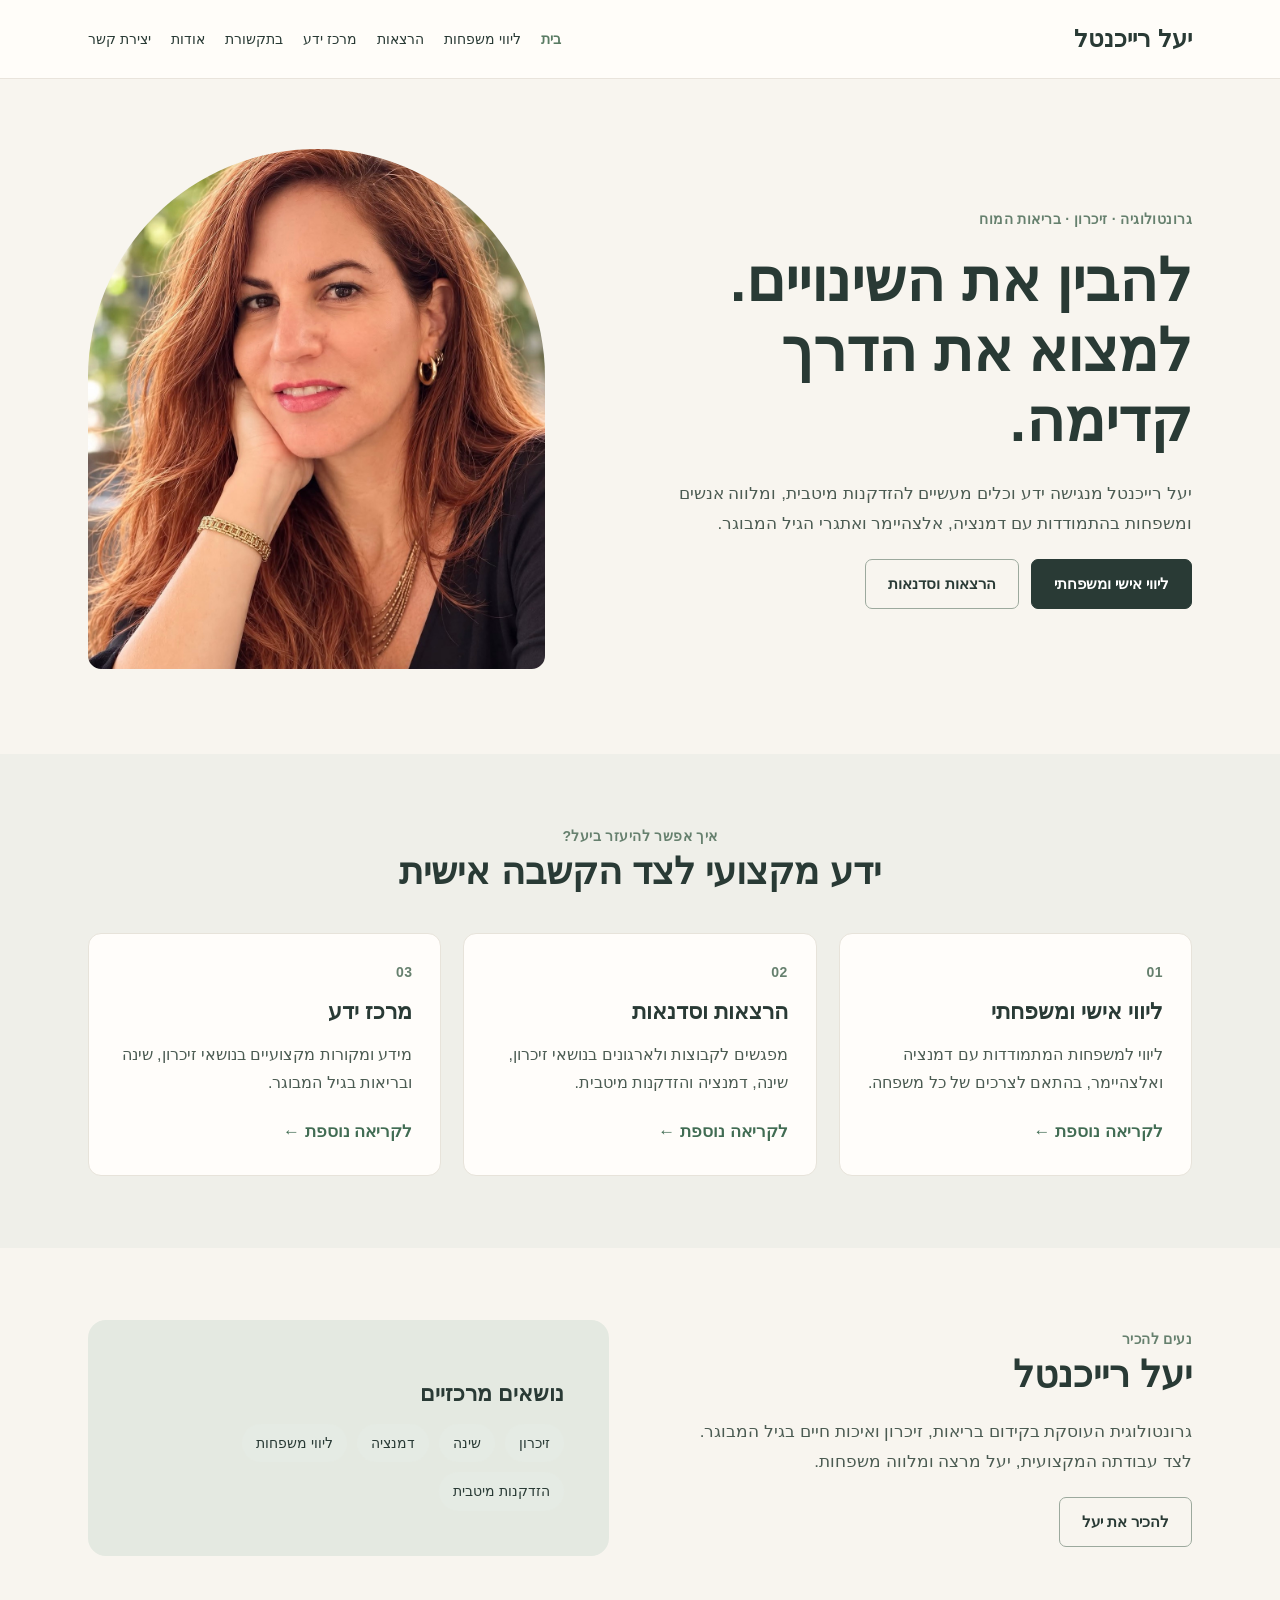
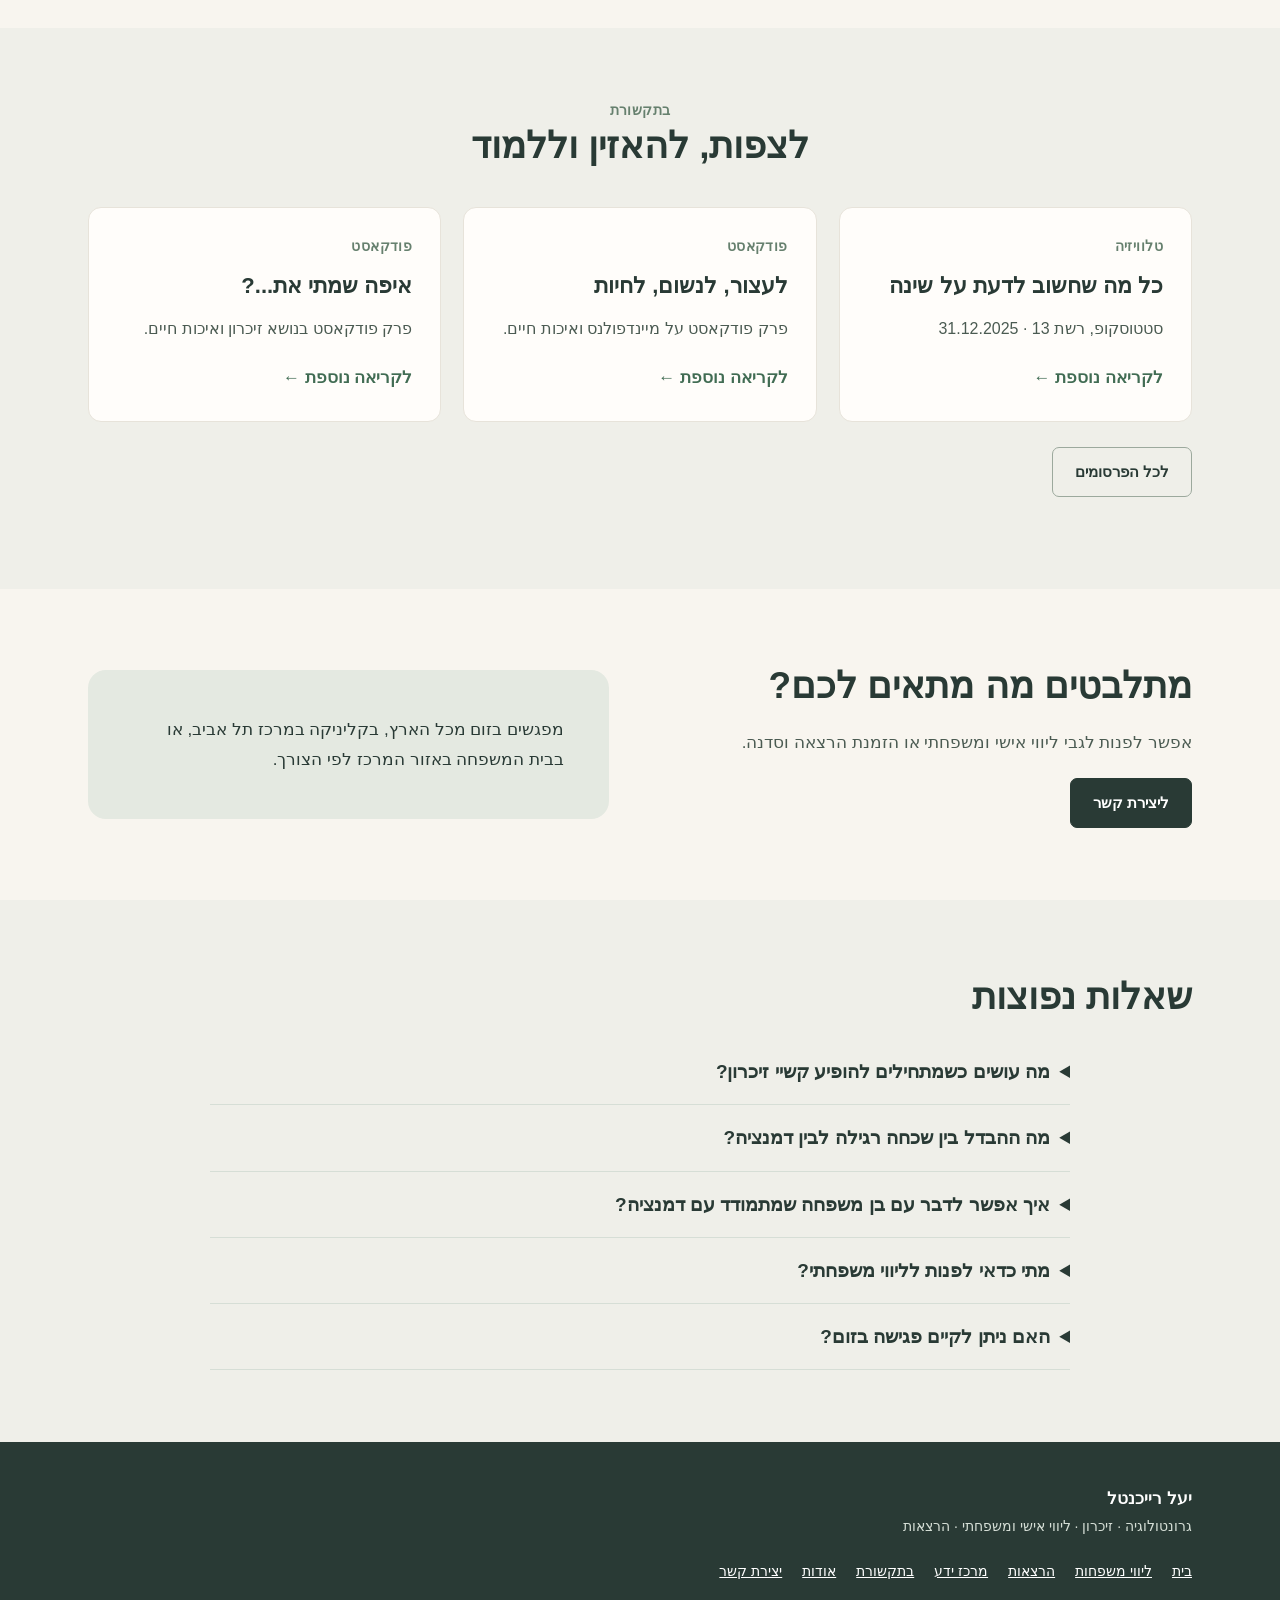
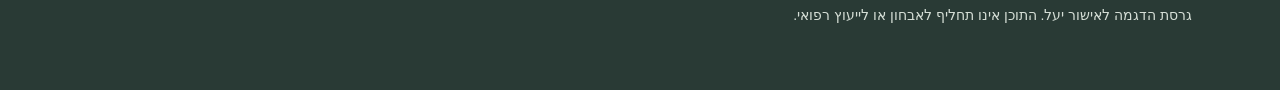
==== yael/index.html @ 22938700 "Add files via upload" ====
<!DOCTYPE html>

<html dir="rtl" lang="he"><head><meta charset="utf-8"/><meta content="width=device-width,initial-scale=1" name="viewport"/><meta content="יעל רייכנטל: ליווי משפחות, הרצאות, זיכרון ובריאות המוח" name="description"/><meta content="noindex,nofollow" name="robots"/><title>דף הבית | יעל רייכנטל</title><link href="style.css" rel="stylesheet"/><meta content="#f8f5ef" name="theme-color"/><meta content="website" property="og:type"/><meta content="he_IL" property="og:locale"/><meta content="דף הבית | יעל רייכנטל" property="og:title"/></head><body><a class="skip-link" href="#content">דילוג לתוכן</a><header><div class="wrap"><nav><a class="brand" href="index.html">יעל רייכנטל</a><button aria-controls="main-links" aria-expanded="false" aria-label="פתיחת תפריט הניווט" class="menu-btn" onclick="toggleMenu(this)" type="button">תפריט ☰</button><div class="links" id="main-links"><a aria-current="page" href="index.html">בית</a><a href="family.html">ליווי משפחות</a><a href="lectures.html">הרצאות</a><a href="knowledge.html">מרכז ידע</a><a href="media.html">בתקשורת</a><a href="about.html">אודות</a><a href="contact.html">יצירת קשר</a></div></nav></div></header><main id="content"><div class="wrap hero"><div><div class="eyebrow">גרונטולוגיה · זיכרון · בריאות המוח</div><h1>להבין את השינויים.<br/>למצוא את הדרך קדימה.</h1><p>יעל רייכנטל מנגישה ידע וכלים מעשיים להזדקנות מיטבית, ומלווה אנשים ומשפחות בהתמודדות עם דמנציה, אלצהיימר ואתגרי הגיל המבוגר.</p><div class="buttons"><a class="btn" href="family.html">ליווי אישי ומשפחתי</a><a class="btn outline" href="lectures.html">הרצאות וסדנאות</a></div></div><img alt="יעל רייכנטל" decoding="async" fetchpriority="high" loading="eager" src="yael.jpg"/></div><section class="alt"><div class="wrap"><div class="intro"><div class="eyebrow">איך אפשר להיעזר ביעל?</div><h2>ידע מקצועי לצד הקשבה אישית</h2></div><div class="grid"><article class="card"><span class="eyebrow">01</span><h3>ליווי אישי ומשפחתי</h3><p>ליווי למשפחות המתמודדות עם דמנציה ואלצהיימר, בהתאם לצרכים של כל משפחה.</p><a class="textlink" href="family.html">לקריאה נוספת ←</a></article><article class="card"><span class="eyebrow">02</span><h3>הרצאות וסדנאות</h3><p>מפגשים לקבוצות ולארגונים בנושאי זיכרון, שינה, דמנציה והזדקנות מיטבית.</p><a class="textlink" href="lectures.html">לקריאה נוספת ←</a></article><article class="card"><span class="eyebrow">03</span><h3>מרכז ידע</h3><p>מידע ומקורות מקצועיים בנושאי זיכרון, שינה ובריאות בגיל המבוגר.</p><a class="textlink" href="knowledge.html">לקריאה נוספת ←</a></article></div></div></section><section><div class="wrap split"><div><div class="eyebrow">נעים להכיר</div><h2>יעל רייכנטל</h2><p>גרונטולוגית העוסקת בקידום בריאות, זיכרון ואיכות חיים בגיל המבוגר. לצד עבודתה המקצועית, יעל מרצה ומלווה משפחות.</p><a class="btn outline" href="about.html">להכיר את יעל</a></div><div class="soft"><h3>נושאים מרכזיים</h3><div class="chips"><span class="chip">זיכרון</span><span class="chip">שינה</span><span class="chip">דמנציה</span><span class="chip">ליווי משפחות</span><span class="chip">הזדקנות מיטבית</span></div></div></div></section><section class="alt"><div class="wrap"><div class="intro"><div class="eyebrow">בתקשורת</div><h2>לצפות, להאזין וללמוד</h2></div><div class="grid"><article class="card"><span class="eyebrow">טלוויזיה</span><h3>כל מה שחשוב לדעת על שינה</h3><p>סטטוסקופ, רשת 13 · 31.12.2025</p><a class="textlink" href="https://13tv.co.il/item/daytime/stethoscope/clips/hvyo0-904911065/">לקריאה נוספת ←</a></article><article class="card"><span class="eyebrow">פודקאסט</span><h3>לעצור, לנשום, לחיות</h3><p>פרק פודקאסט על מיינדפולנס ואיכות חיים.</p><a class="textlink" href="https://open.spotify.com/episode/65ebNZIGTxLrkNwkHyIYCP">לקריאה נוספת ←</a></article><article class="card"><span class="eyebrow">פודקאסט</span><h3>איפה שמתי את...?</h3><p>פרק פודקאסט בנושא זיכרון ואיכות חיים.</p><a class="textlink" href="https://open.spotify.com/episode/5ALhE6hLpbqk58P4Q5NPOz">לקריאה נוספת ←</a></article></div><p style="margin-top:25px"><a class="btn outline" href="media.html">לכל הפרסומים</a></p></div></section><section><div class="wrap split"><div><h2>מתלבטים מה מתאים לכם?</h2><p>אפשר לפנות לגבי ליווי אישי ומשפחתי או הזמנת הרצאה וסדנה.</p><a class="btn" href="contact.html">ליצירת קשר</a></div><div class="soft">מפגשים בזום מכל הארץ, בקליניקה במרכז תל אביב, או בבית המשפחה באזור המרכז לפי הצורך.</div></div></section><section class="alt"><div class="wrap"><h2>שאלות נפוצות</h2><div class="faq"><details><summary>מה עושים כשמתחילים להופיע קשיי זיכרון?</summary><p>קשיי זיכרון יכולים לנבוע מסיבות שונות. כאשר הם חדשים, מתמשכים או משפיעים על התפקוד, כדאי לפנות לרופא או לרופאת המשפחה להערכה. אפשר להיעזר בבן משפחה כדי לתעד דוגמאות ושאלות לקראת הביקור.</p></details><details><summary>מה ההבדל בין שכחה רגילה לבין דמנציה?</summary><p>שכחה מזדמנת אינה בהכרח דמנציה. דמנציה מתארת ירידה בתפקודים קוגניטיביים שמשפיעה על חיי היום־יום. אבחנה דורשת הערכה מקצועית ולא ניתן לקבוע אותה לפי סימן אחד.</p></details><details><summary>איך אפשר לדבר עם בן משפחה שמתמודד עם דמנציה?</summary><p>כדאי לדבר במשפטים קצרים, לשמור על קשר עין, לתת זמן לתגובה ולהימנע מוויכוח על עובדות כאשר הדבר יוצר מצוקה. ההתאמה תלויה באדם ובמצבו.</p></details><details><summary>מתי כדאי לפנות לליווי משפחתי?</summary><p>אפשר לפנות כבר בשלבי הבירור או לאחר אבחנה, וגם כאשר מתעוררות מחלוקות, שחיקה או שאלות סביב חלוקת תפקידים במשפחה.</p></details><details><summary>האם ניתן לקיים פגישה בזום?</summary><p>כן. לפי מתכונת השירות המתוכננת, אפשר לקיים מפגשים בזום מכל הארץ, או בתיאום במרכז תל אביב. הפרטים המדויקים כפופים לאישור יעל.</p></details></div></div></section></main><footer><div class="wrap"><strong>יעל רייכנטל</strong><p>גרונטולוגיה · זיכרון · ליווי אישי ומשפחתי · הרצאות</p><div class="footlinks"><a href="index.html">בית</a><a href="family.html">ליווי משפחות</a><a href="lectures.html">הרצאות</a><a href="knowledge.html">מרכז ידע</a><a href="media.html">בתקשורת</a><a href="about.html">אודות</a><a href="contact.html">יצירת קשר</a></div><p style="margin-top:20px">גרסת הדגמה לאישור יעל. התוכן אינו תחליף לאבחון או לייעוץ רפואי.</p></div></footer><script src="site.js"></script><div class="sticky-contact"><a href="contact.html">ליצירת קשר עם יעל</a></div></body></html>
---- yael/style.css ----
:root{--ink:#293a35;--sage:#738b7b;--cream:#f8f5ef;--sand:#e9dfd2;--muted:#607069}*{box-sizing:border-box}html{scroll-behavior:smooth}body{margin:0;background:var(--cream);color:var(--ink);font:17px/1.75 Arial,'Noto Sans Hebrew',sans-serif}a{color:inherit;text-decoration:none}a:hover{text-decoration:underline}.wrap{max-width:1160px;margin:auto;padding:0 28px}header{position:sticky;top:0;z-index:10;background:#fffdf9f5;border-bottom:1px solid #e9e4dc;backdrop-filter:blur(8px)}nav{display:flex;align-items:center;justify-content:space-between;gap:18px;min-height:78px}.brand{font-size:24px;font-weight:700;white-space:nowrap}.links{display:flex;gap:20px;align-items:center;font-size:14px}.links a[aria-current=page]{color:#597b63;font-weight:bold}.btn{display:inline-block;background:var(--ink);color:#fff;border:1px solid var(--ink);padding:11px 22px;border-radius:7px;font-weight:bold;font-size:15px;cursor:pointer}.btn:hover{text-decoration:none;background:#40564a}.btn.outline{background:transparent;color:var(--ink);border-color:#9ca99d}.btn.outline:hover{background:#e9eee8}.hero{display:grid;grid-template-columns:1.12fr .88fr;align-items:center;gap:65px;padding-top:70px;padding-bottom:85px}.hero img{width:100%;height:520px;object-fit:cover;object-position:center 30%;border-radius:240px 240px 14px 14px}.eyebrow{color:#66806e;font-size:14px;font-weight:bold;letter-spacing:.03em}.hero h1,h1{font-size:clamp(37px,4.6vw,62px);line-height:1.19;margin:16px 0 23px}.pagehead{padding:72px 0 50px;max-width:880px}.pagehead h1{font-size:clamp(36px,4vw,54px)}h2{font-size:clamp(27px,3vw,37px);line-height:1.35;margin:0 0 17px}h3{font-size:22px;margin:10px 0}p{color:#4b5b52;margin:0 0 20px}section{padding:72px 0}.alt{background:#efefe9}.grid{display:grid;grid-template-columns:repeat(3,1fr);gap:22px}.grid.two{grid-template-columns:repeat(2,1fr)}.card{background:#fffdfa;border:1px solid #e7e3da;border-radius:13px;padding:28px;display:flex;flex-direction:column}.card p{font-size:16px;flex:1}.card a.textlink{font-weight:bold;color:#416c53}.intro{max-width:750px;margin:0 auto 36px;text-align:center}.split{display:grid;grid-template-columns:1fr 1fr;gap:62px;align-items:center}.soft{background:#e4e9e1;padding:45px;border-radius:18px}.chips{display:flex;gap:10px;flex-wrap:wrap}.chip{background:#e5ebe4;border-radius:25px;padding:7px 14px;font-size:14px}.buttons{display:flex;gap:12px;flex-wrap:wrap}.small{font-size:14px;color:var(--muted)}.source{font-size:13px;color:#718078}.line{border-top:1px solid #d9ded6;padding-top:22px;margin-top:22px}.list{padding-right:22px}.list li{margin-bottom:12px}.contact-form{display:grid;gap:14px}label{display:grid;gap:5px;font-weight:bold;font-size:15px}input,select,textarea{font:inherit;width:100%;border:1px solid #c8d1c8;border-radius:8px;padding:11px;background:#fff}textarea{min-height:100px}.alert{background:#f2e9dc;border-radius:9px;padding:14px;font-size:14px}.status{min-height:24px;color:#4b6754;font-size:14px}footer{padding:42px 0;background:var(--ink);color:#fff}footer p{color:#d5ded6;font-size:14px}footer a{text-decoration:underline}.footlinks{display:flex;gap:20px;flex-wrap:wrap;font-size:14px;margin-top:16px}.menu-btn{display:none}@media(max-width:900px){.links{gap:11px;font-size:13px}.hero{gap:30px}.grid{grid-template-columns:repeat(2,1fr)}}@media(max-width:700px){.wrap{padding:0 20px}.menu-btn{display:block;background:transparent;border:1px solid #aab9aa;border-radius:6px;padding:8px 11px}.links{display:none;position:absolute;top:77px;right:0;left:0;background:#fffdf9;padding:20px;flex-direction:column;align-items:stretch;box-shadow:0 12px 18px #0001}.links.open{display:flex}nav>.btn{display:none}.hero,.split{grid-template-columns:1fr}.hero{padding-top:30px}.hero img{order:-1;height:400px}.grid,.grid.two{grid-template-columns:1fr}section{padding:50px 0}.pagehead{padding:45px 0 20px}.soft{padding:28px}}

/* V3: mobile-first refinements */
:focus-visible{outline:3px solid #356f54;outline-offset:4px}html{scroll-padding-top:90px}body{overflow-wrap:anywhere}img{max-width:100%;height:auto}button,input,textarea,select{font-family:inherit}button,a,input,select,textarea{touch-action:manipulation}.skip-link{position:absolute;right:12px;top:-90px;background:#fff;padding:12px;z-index:100}.skip-link:focus{top:10px}.faq{max-width:860px;margin:auto}.faq details{border-bottom:1px solid #d6ded6;padding:16px 0}.faq summary{cursor:pointer;font-weight:700;font-size:19px;list-style-position:inside}.faq details p{padding:12px 0 0;margin:0}.article{max-width:800px;margin:auto}.article h2{margin-top:32px}.article p,.article li{font-size:18px}.article ul{padding-right:26px}.article .note{border-right:4px solid #8ba18e;padding:12px 20px;background:#edf0e8}.sticky-contact{display:none}.card a.textlink{align-self:flex-start}.hero img{aspect-ratio:4/5}.media-embed{aspect-ratio:16/9;width:100%;border:0;border-radius:12px}.mini-nav{display:flex;flex-wrap:wrap;gap:12px;margin-top:18px}.mini-nav a{padding:7px 14px;background:#e5ebe4;border-radius:20px}.breadcrumbs{font-size:14px;padding-top:24px;color:#50665a}.eyebrow{line-height:1.5}
@media(max-width:900px){.links{font-size:12px;gap:9px}}
@media(max-width:760px){header nav{min-height:68px}.menu-btn{display:block;min-width:48px;min-height:48px;font-size:16px}.links{display:none;position:absolute;top:68px;right:0;left:0;background:#fffdf9;padding:16px 20px 25px;flex-direction:column;align-items:stretch;gap:0;box-shadow:0 12px 18px #0002;max-height:calc(100dvh - 68px);overflow-y:auto}.links.open{display:flex}.links a{display:block;padding:11px 8px;border-bottom:1px solid #e8eae5;font-size:17px}.hero{grid-template-columns:1fr;gap:22px;padding-top:26px;padding-bottom:48px}.hero img{order:-1;width:100%;height:clamp(260px,85vw,420px);object-fit:cover;object-position:center 25%;border-radius:180px 180px 14px 14px}.hero h1{font-size:clamp(34px,9vw,47px)}.split,.grid,.grid.two{grid-template-columns:1fr}.wrap{padding:0 18px}.pagehead{padding:40px 0 18px}.pagehead h1{font-size:clamp(32px,9vw,45px)}section{padding:42px 0}.card{padding:23px}.buttons{flex-direction:column;align-items:stretch}.buttons .btn{text-align:center}.soft{padding:25px}.sticky-contact{display:block;position:fixed;bottom:0;inset-inline:0;z-index:9;background:#fffdf9f5;border-top:1px solid #d9e2d8;padding:9px 16px max(9px,env(safe-area-inset-bottom));box-shadow:0 -4px 20px #0001}.sticky-contact a{display:block;text-align:center;background:#293a35;color:white;padding:11px 16px;border-radius:8px;font-weight:700}footer{padding-bottom:105px}.article p,.article li{font-size:17px}}
@media(prefers-reduced-motion:reduce){html{scroll-behavior:auto}*,*:before,*:after{animation-duration:.01ms!important;transition-duration:.01ms!important}}
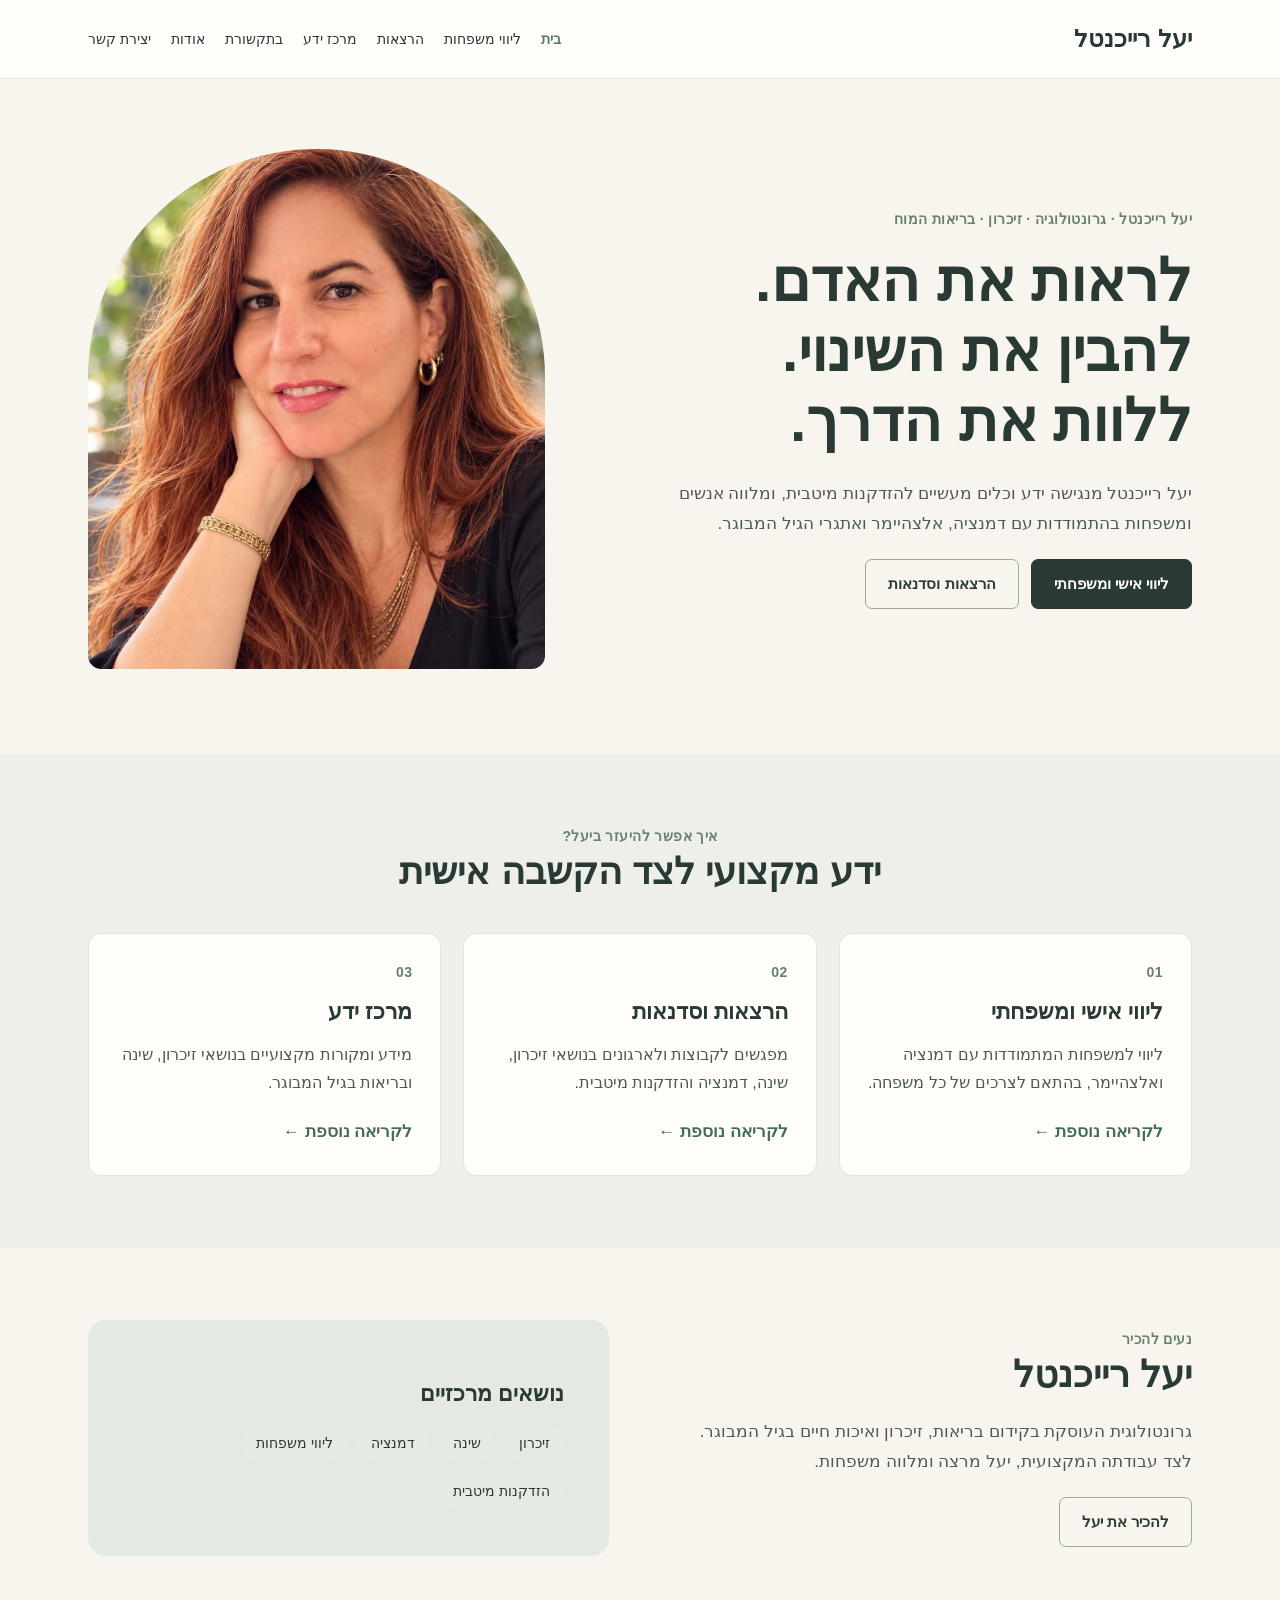
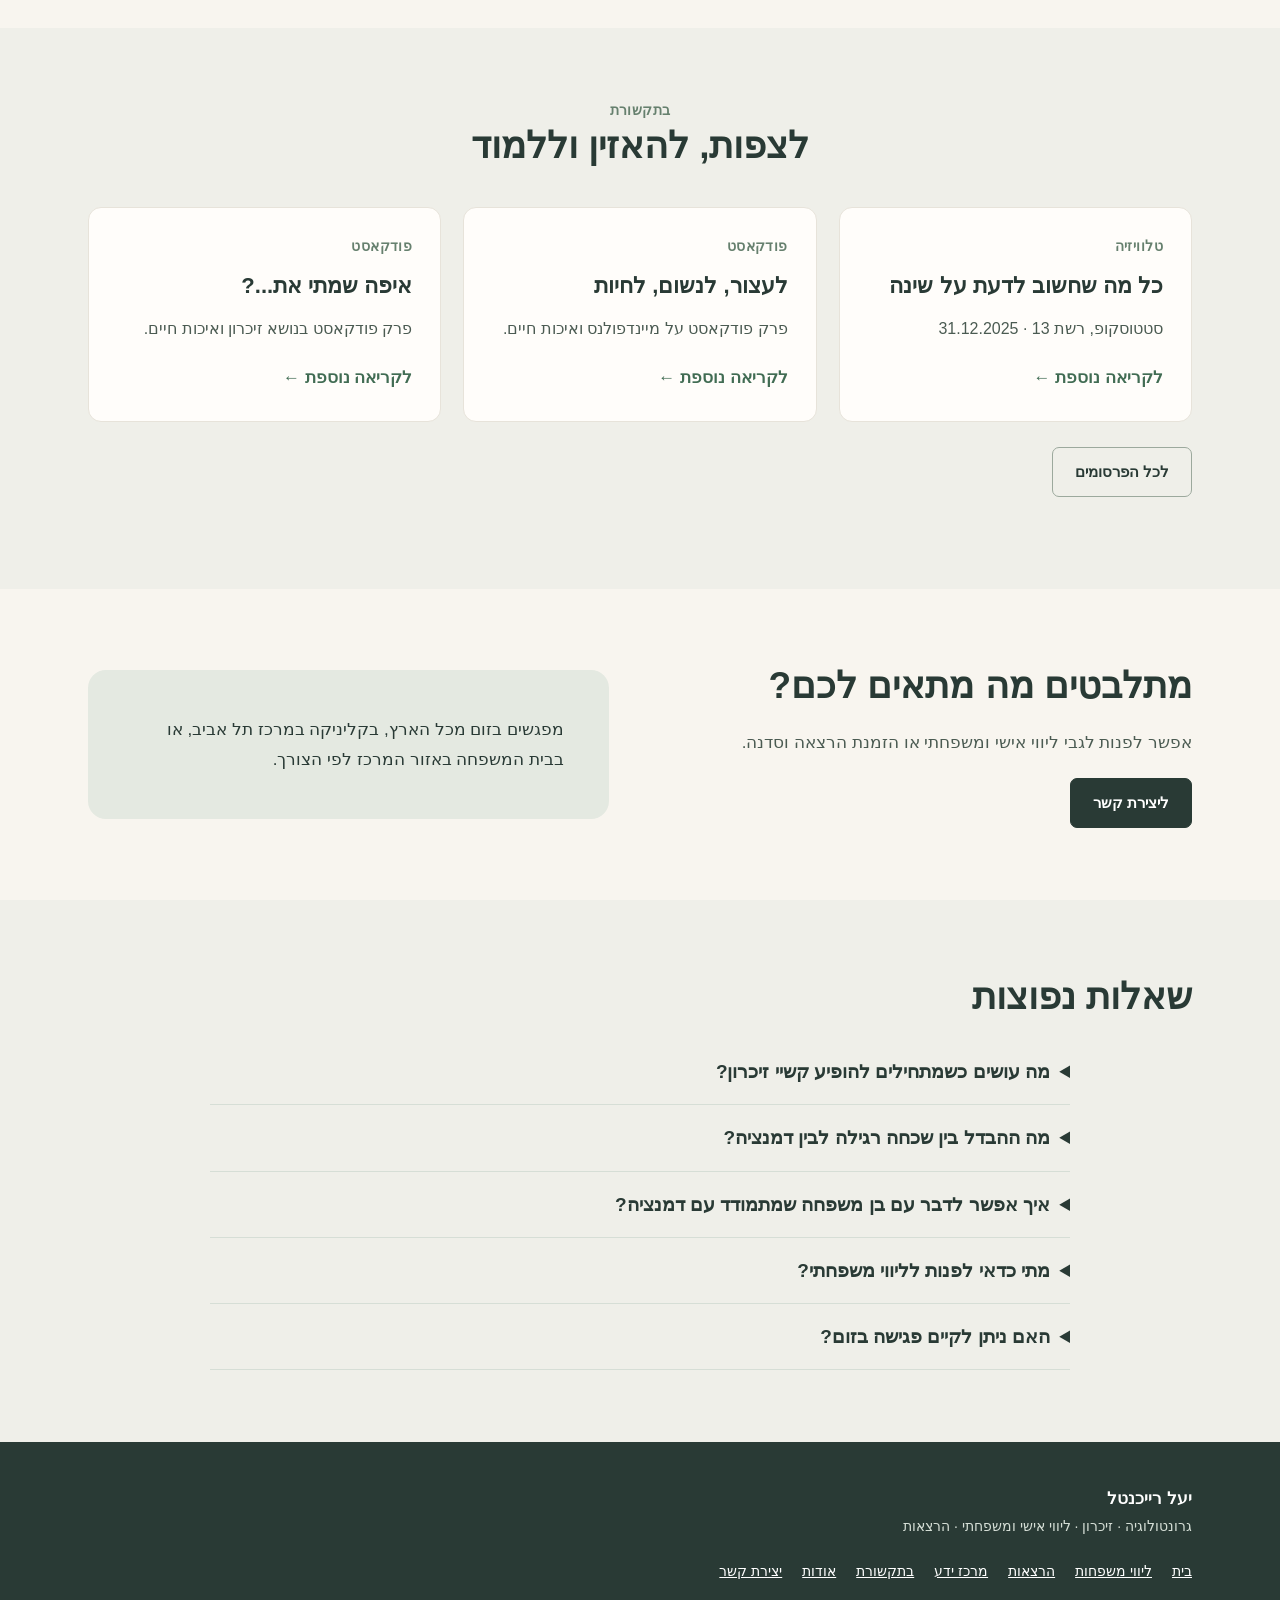
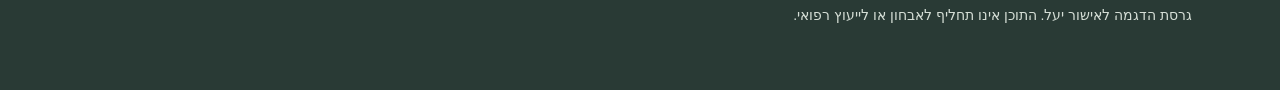
==== commit 9b12db6c: "Add files via upload" ====
--- a/yael/index.html
+++ b/yael/index.html
@@ -1,3 +1,3 @@
 <!DOCTYPE html>
 
-<html dir="rtl" lang="he"><head><meta charset="utf-8"/><meta content="width=device-width,initial-scale=1" name="viewport"/><meta content="יעל רייכנטל: ליווי משפחות, הרצאות, זיכרון ובריאות המוח" name="description"/><meta content="noindex,nofollow" name="robots"/><title>דף הבית | יעל רייכנטל</title><link href="style.css" rel="stylesheet"/><meta content="#f8f5ef" name="theme-color"/><meta content="website" property="og:type"/><meta content="he_IL" property="og:locale"/><meta content="דף הבית | יעל רייכנטל" property="og:title"/></head><body><a class="skip-link" href="#content">דילוג לתוכן</a><header><div class="wrap"><nav><a class="brand" href="index.html">יעל רייכנטל</a><button aria-controls="main-links" aria-expanded="false" aria-label="פתיחת תפריט הניווט" class="menu-btn" onclick="toggleMenu(this)" type="button">תפריט ☰</button><div class="links" id="main-links"><a aria-current="page" href="index.html">בית</a><a href="family.html">ליווי משפחות</a><a href="lectures.html">הרצאות</a><a href="knowledge.html">מרכז ידע</a><a href="media.html">בתקשורת</a><a href="about.html">אודות</a><a href="contact.html">יצירת קשר</a></div></nav></div></header><main id="content"><div class="wrap hero"><div><div class="eyebrow">גרונטולוגיה · זיכרון · בריאות המוח</div><h1>להבין את השינויים.<br/>למצוא את הדרך קדימה.</h1><p>יעל רייכנטל מנגישה ידע וכלים מעשיים להזדקנות מיטבית, ומלווה אנשים ומשפחות בהתמודדות עם דמנציה, אלצהיימר ואתגרי הגיל המבוגר.</p><div class="buttons"><a class="btn" href="family.html">ליווי אישי ומשפחתי</a><a class="btn outline" href="lectures.html">הרצאות וסדנאות</a></div></div><img alt="יעל רייכנטל" decoding="async" fetchpriority="high" loading="eager" src="yael.jpg"/></div><section class="alt"><div class="wrap"><div class="intro"><div class="eyebrow">איך אפשר להיעזר ביעל?</div><h2>ידע מקצועי לצד הקשבה אישית</h2></div><div class="grid"><article class="card"><span class="eyebrow">01</span><h3>ליווי אישי ומשפחתי</h3><p>ליווי למשפחות המתמודדות עם דמנציה ואלצהיימר, בהתאם לצרכים של כל משפחה.</p><a class="textlink" href="family.html">לקריאה נוספת ←</a></article><article class="card"><span class="eyebrow">02</span><h3>הרצאות וסדנאות</h3><p>מפגשים לקבוצות ולארגונים בנושאי זיכרון, שינה, דמנציה והזדקנות מיטבית.</p><a class="textlink" href="lectures.html">לקריאה נוספת ←</a></article><article class="card"><span class="eyebrow">03</span><h3>מרכז ידע</h3><p>מידע ומקורות מקצועיים בנושאי זיכרון, שינה ובריאות בגיל המבוגר.</p><a class="textlink" href="knowledge.html">לקריאה נוספת ←</a></article></div></div></section><section><div class="wrap split"><div><div class="eyebrow">נעים להכיר</div><h2>יעל רייכנטל</h2><p>גרונטולוגית העוסקת בקידום בריאות, זיכרון ואיכות חיים בגיל המבוגר. לצד עבודתה המקצועית, יעל מרצה ומלווה משפחות.</p><a class="btn outline" href="about.html">להכיר את יעל</a></div><div class="soft"><h3>נושאים מרכזיים</h3><div class="chips"><span class="chip">זיכרון</span><span class="chip">שינה</span><span class="chip">דמנציה</span><span class="chip">ליווי משפחות</span><span class="chip">הזדקנות מיטבית</span></div></div></div></section><section class="alt"><div class="wrap"><div class="intro"><div class="eyebrow">בתקשורת</div><h2>לצפות, להאזין וללמוד</h2></div><div class="grid"><article class="card"><span class="eyebrow">טלוויזיה</span><h3>כל מה שחשוב לדעת על שינה</h3><p>סטטוסקופ, רשת 13 · 31.12.2025</p><a class="textlink" href="https://13tv.co.il/item/daytime/stethoscope/clips/hvyo0-904911065/">לקריאה נוספת ←</a></article><article class="card"><span class="eyebrow">פודקאסט</span><h3>לעצור, לנשום, לחיות</h3><p>פרק פודקאסט על מיינדפולנס ואיכות חיים.</p><a class="textlink" href="https://open.spotify.com/episode/65ebNZIGTxLrkNwkHyIYCP">לקריאה נוספת ←</a></article><article class="card"><span class="eyebrow">פודקאסט</span><h3>איפה שמתי את...?</h3><p>פרק פודקאסט בנושא זיכרון ואיכות חיים.</p><a class="textlink" href="https://open.spotify.com/episode/5ALhE6hLpbqk58P4Q5NPOz">לקריאה נוספת ←</a></article></div><p style="margin-top:25px"><a class="btn outline" href="media.html">לכל הפרסומים</a></p></div></section><section><div class="wrap split"><div><h2>מתלבטים מה מתאים לכם?</h2><p>אפשר לפנות לגבי ליווי אישי ומשפחתי או הזמנת הרצאה וסדנה.</p><a class="btn" href="contact.html">ליצירת קשר</a></div><div class="soft">מפגשים בזום מכל הארץ, בקליניקה במרכז תל אביב, או בבית המשפחה באזור המרכז לפי הצורך.</div></div></section><section class="alt"><div class="wrap"><h2>שאלות נפוצות</h2><div class="faq"><details><summary>מה עושים כשמתחילים להופיע קשיי זיכרון?</summary><p>קשיי זיכרון יכולים לנבוע מסיבות שונות. כאשר הם חדשים, מתמשכים או משפיעים על התפקוד, כדאי לפנות לרופא או לרופאת המשפחה להערכה. אפשר להיעזר בבן משפחה כדי לתעד דוגמאות ושאלות לקראת הביקור.</p></details><details><summary>מה ההבדל בין שכחה רגילה לבין דמנציה?</summary><p>שכחה מזדמנת אינה בהכרח דמנציה. דמנציה מתארת ירידה בתפקודים קוגניטיביים שמשפיעה על חיי היום־יום. אבחנה דורשת הערכה מקצועית ולא ניתן לקבוע אותה לפי סימן אחד.</p></details><details><summary>איך אפשר לדבר עם בן משפחה שמתמודד עם דמנציה?</summary><p>כדאי לדבר במשפטים קצרים, לשמור על קשר עין, לתת זמן לתגובה ולהימנע מוויכוח על עובדות כאשר הדבר יוצר מצוקה. ההתאמה תלויה באדם ובמצבו.</p></details><details><summary>מתי כדאי לפנות לליווי משפחתי?</summary><p>אפשר לפנות כבר בשלבי הבירור או לאחר אבחנה, וגם כאשר מתעוררות מחלוקות, שחיקה או שאלות סביב חלוקת תפקידים במשפחה.</p></details><details><summary>האם ניתן לקיים פגישה בזום?</summary><p>כן. לפי מתכונת השירות המתוכננת, אפשר לקיים מפגשים בזום מכל הארץ, או בתיאום במרכז תל אביב. הפרטים המדויקים כפופים לאישור יעל.</p></details></div></div></section></main><footer><div class="wrap"><strong>יעל רייכנטל</strong><p>גרונטולוגיה · זיכרון · ליווי אישי ומשפחתי · הרצאות</p><div class="footlinks"><a href="index.html">בית</a><a href="family.html">ליווי משפחות</a><a href="lectures.html">הרצאות</a><a href="knowledge.html">מרכז ידע</a><a href="media.html">בתקשורת</a><a href="about.html">אודות</a><a href="contact.html">יצירת קשר</a></div><p style="margin-top:20px">גרסת הדגמה לאישור יעל. התוכן אינו תחליף לאבחון או לייעוץ רפואי.</p></div></footer><script src="site.js"></script><div class="sticky-contact"><a href="contact.html">ליצירת קשר עם יעל</a></div></body></html>+<html dir="rtl" lang="he"><head><meta charset="utf-8"/><meta content="width=device-width,initial-scale=1" name="viewport"/><meta content="יעל רייכנטל: ליווי משפחות, הרצאות, זיכרון ובריאות המוח" name="description"/><meta content="noindex,nofollow" name="robots"/><title>דף הבית | יעל רייכנטל</title><link href="style.css" rel="stylesheet"/><meta content="#f8f5ef" name="theme-color"/><meta content="website" property="og:type"/><meta content="he_IL" property="og:locale"/><meta content="דף הבית | יעל רייכנטל" property="og:title"/></head><body><a class="skip-link" href="#content">דילוג לתוכן</a><header><div class="wrap"><nav><a class="brand" href="index.html">יעל רייכנטל</a><button aria-controls="main-links" aria-expanded="false" aria-label="פתיחת תפריט הניווט" class="menu-btn" onclick="toggleMenu(this)" type="button">תפריט ☰</button><div class="links" id="main-links"><a aria-current="page" href="index.html">בית</a><a href="family.html">ליווי משפחות</a><a href="lectures.html">הרצאות</a><a href="knowledge.html">מרכז ידע</a><a href="media.html">בתקשורת</a><a href="about.html">אודות</a><a href="contact.html">יצירת קשר</a></div></nav></div></header><main id="content"><div class="wrap hero"><div><div class="eyebrow">יעל רייכנטל · גרונטולוגיה · זיכרון · בריאות המוח</div><h1>לראות את האדם.<br/>להבין את השינוי.<br/>ללוות את הדרך.</h1><p>יעל רייכנטל מנגישה ידע וכלים מעשיים להזדקנות מיטבית, ומלווה אנשים ומשפחות בהתמודדות עם דמנציה, אלצהיימר ואתגרי הגיל המבוגר.</p><div class="buttons"><a class="btn" href="family.html">ליווי אישי ומשפחתי</a><a class="btn outline" href="lectures.html">הרצאות וסדנאות</a></div></div><img alt="יעל רייכנטל" decoding="async" fetchpriority="high" loading="eager" src="yael.jpg"/></div><section class="alt"><div class="wrap"><div class="intro"><div class="eyebrow">איך אפשר להיעזר ביעל?</div><h2>ידע מקצועי לצד הקשבה אישית</h2></div><div class="grid"><article class="card"><span class="eyebrow">01</span><h3>ליווי אישי ומשפחתי</h3><p>ליווי למשפחות המתמודדות עם דמנציה ואלצהיימר, בהתאם לצרכים של כל משפחה.</p><a class="textlink" href="family.html">לקריאה נוספת ←</a></article><article class="card"><span class="eyebrow">02</span><h3>הרצאות וסדנאות</h3><p>מפגשים לקבוצות ולארגונים בנושאי זיכרון, שינה, דמנציה והזדקנות מיטבית.</p><a class="textlink" href="lectures.html">לקריאה נוספת ←</a></article><article class="card"><span class="eyebrow">03</span><h3>מרכז ידע</h3><p>מידע ומקורות מקצועיים בנושאי זיכרון, שינה ובריאות בגיל המבוגר.</p><a class="textlink" href="knowledge.html">לקריאה נוספת ←</a></article></div></div></section><section><div class="wrap split"><div><div class="eyebrow">נעים להכיר</div><h2>יעל רייכנטל</h2><p>גרונטולוגית העוסקת בקידום בריאות, זיכרון ואיכות חיים בגיל המבוגר. לצד עבודתה המקצועית, יעל מרצה ומלווה משפחות.</p><a class="btn outline" href="about.html">להכיר את יעל</a></div><div class="soft"><h3>נושאים מרכזיים</h3><div class="chips"><span class="chip">זיכרון</span><span class="chip">שינה</span><span class="chip">דמנציה</span><span class="chip">ליווי משפחות</span><span class="chip">הזדקנות מיטבית</span></div></div></div></section><section class="alt"><div class="wrap"><div class="intro"><div class="eyebrow">בתקשורת</div><h2>לצפות, להאזין וללמוד</h2></div><div class="grid"><article class="card"><span class="eyebrow">טלוויזיה</span><h3>כל מה שחשוב לדעת על שינה</h3><p>סטטוסקופ, רשת 13 · 31.12.2025</p><a class="textlink" href="https://13tv.co.il/item/daytime/stethoscope/clips/hvyo0-904911065/">לקריאה נוספת ←</a></article><article class="card"><span class="eyebrow">פודקאסט</span><h3>לעצור, לנשום, לחיות</h3><p>פרק פודקאסט על מיינדפולנס ואיכות חיים.</p><a class="textlink" href="https://open.spotify.com/episode/65ebNZIGTxLrkNwkHyIYCP">לקריאה נוספת ←</a></article><article class="card"><span class="eyebrow">פודקאסט</span><h3>איפה שמתי את...?</h3><p>פרק פודקאסט בנושא זיכרון ואיכות חיים.</p><a class="textlink" href="https://open.spotify.com/episode/5ALhE6hLpbqk58P4Q5NPOz">לקריאה נוספת ←</a></article></div><p style="margin-top:25px"><a class="btn outline" href="media.html">לכל הפרסומים</a></p></div></section><section><div class="wrap split"><div><h2>מתלבטים מה מתאים לכם?</h2><p>אפשר לפנות לגבי ליווי אישי ומשפחתי או הזמנת הרצאה וסדנה.</p><a class="btn" href="contact.html">ליצירת קשר</a></div><div class="soft">מפגשים בזום מכל הארץ, בקליניקה במרכז תל אביב, או בבית המשפחה באזור המרכז לפי הצורך.</div></div></section><section class="alt"><div class="wrap"><h2>שאלות נפוצות</h2><div class="faq"><details><summary>מה עושים כשמתחילים להופיע קשיי זיכרון?</summary><p>קשיי זיכרון יכולים לנבוע מסיבות שונות. כאשר הם חדשים, מתמשכים או משפיעים על התפקוד, כדאי לפנות לרופא או לרופאת המשפחה להערכה. אפשר להיעזר בבן משפחה כדי לתעד דוגמאות ושאלות לקראת הביקור.</p></details><details><summary>מה ההבדל בין שכחה רגילה לבין דמנציה?</summary><p>שכחה מזדמנת אינה בהכרח דמנציה. דמנציה מתארת ירידה בתפקודים קוגניטיביים שמשפיעה על חיי היום־יום. אבחנה דורשת הערכה מקצועית ולא ניתן לקבוע אותה לפי סימן אחד.</p></details><details><summary>איך אפשר לדבר עם בן משפחה שמתמודד עם דמנציה?</summary><p>כדאי לדבר במשפטים קצרים, לשמור על קשר עין, לתת זמן לתגובה ולהימנע מוויכוח על עובדות כאשר הדבר יוצר מצוקה. ההתאמה תלויה באדם ובמצבו.</p></details><details><summary>מתי כדאי לפנות לליווי משפחתי?</summary><p>אפשר לפנות כבר בשלבי הבירור או לאחר אבחנה, וגם כאשר מתעוררות מחלוקות, שחיקה או שאלות סביב חלוקת תפקידים במשפחה.</p></details><details><summary>האם ניתן לקיים פגישה בזום?</summary><p>כן. לפי מתכונת השירות המתוכננת, אפשר לקיים מפגשים בזום מכל הארץ, או בתיאום במרכז תל אביב. הפרטים המדויקים כפופים לאישור יעל.</p></details></div></div></section></main><footer><div class="wrap"><strong>יעל רייכנטל</strong><p>גרונטולוגיה · זיכרון · ליווי אישי ומשפחתי · הרצאות</p><div class="footlinks"><a href="index.html">בית</a><a href="family.html">ליווי משפחות</a><a href="lectures.html">הרצאות</a><a href="knowledge.html">מרכז ידע</a><a href="media.html">בתקשורת</a><a href="about.html">אודות</a><a href="contact.html">יצירת קשר</a></div><p style="margin-top:20px">גרסת הדגמה לאישור יעל. התוכן אינו תחליף לאבחון או לייעוץ רפואי.</p></div></footer><script src="site.js"></script><div class="sticky-contact"><a href="contact.html">ליצירת קשר עם יעל</a></div></body></html>
